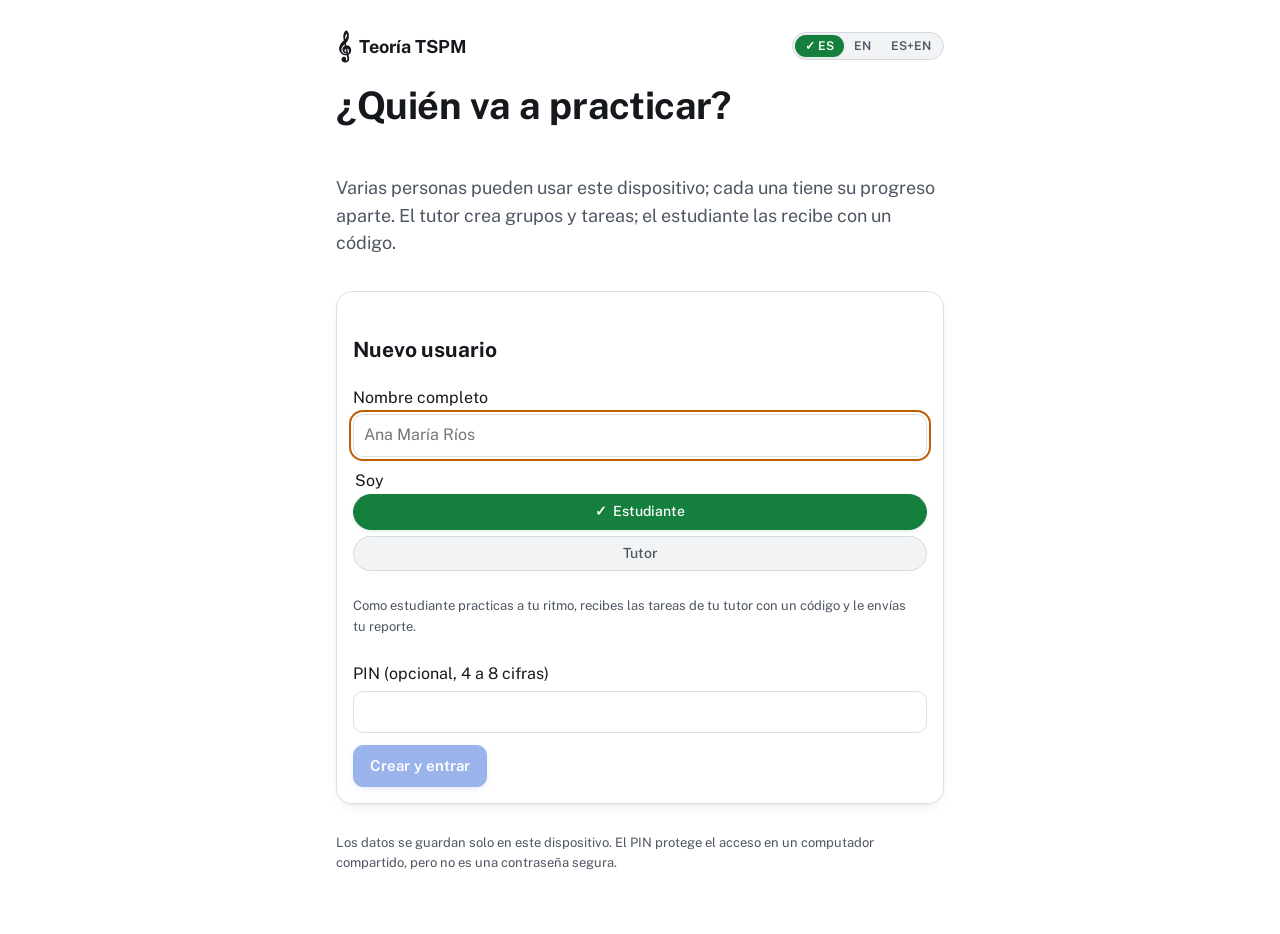
==== index.html @ 9fa59c96 "Add files via upload" ====
<!doctype html>
<html lang="es">
  <head>
    <meta charset="UTF-8" />
    <meta name="viewport" content="width=device-width, initial-scale=1.0, viewport-fit=cover" />
    <meta name="theme-color" content="#FFFFFF" />
    <meta name="description" content="Plataforma autónoma de teoría musical y entrenamiento auditivo · TSPM, Universidad de Caldas" />
    <link rel="manifest" href="./manifest.webmanifest" />
    <link rel="icon" href="./icono.svg" type="image/svg+xml" />
    <link rel="apple-touch-icon" href="./apple-touch-icon.png" />
    <meta name="apple-mobile-web-app-capable" content="yes" />
    <meta name="mobile-web-app-capable" content="yes" />
    <meta name="apple-mobile-web-app-title" content="Teoría TSPM" />
    <meta name="apple-mobile-web-app-status-bar-style" content="default" />
    <title>Teoría musical TSPM</title>
    <link rel="preconnect" href="https://fonts.googleapis.com" />
    <link rel="stylesheet" href="https://fonts.googleapis.com/css2?family=Spectral:ital,wght@0,400;0,600;1,400&family=Public+Sans:wght@400;500;600;700&family=JetBrains+Mono:wght@400;600&display=swap" />
    <script type="module" crossorigin src="./assets/index-DQoNOdSw.js"></script>
    <link rel="stylesheet" crossorigin href="./assets/index-BvbtnxAD.css">
  </head>
  <body>
    <div id="root"></div>
  </body>
</html>
---- assets/index-BvbtnxAD.css ----
:root{--papel: #FFFFFF;--tinta: #15181D;--tinta-2: #4E5663;--regla: #DCE0E6;--regla-2: #F0F2F5;--azul: #1F4FD1;--naranja: #C25E00;--rojo: #C8102E;--purpura: #6B3FA0;--verde: #0F7C7A;--exito: #2E7D32;--acento: #C25E00;--panel: #F8F9FB;--sel: #FFF3E3;--f-display: "Spectral", Georgia, serif;--f-body: "Public Sans", "Helvetica Neue", Arial, sans-serif;--f-mono: "JetBrains Mono", ui-monospace, Menlo, monospace;color-scheme:light}*{box-sizing:border-box}html,body{margin:0}body{background:var(--papel);color:var(--tinta);font:16px/1.55 var(--f-body);-webkit-font-smoothing:antialiased}button{font:inherit;color:inherit}:focus-visible{outline:2px solid var(--acento);outline-offset:2px}@media(prefers-reduced-motion:reduce){*{animation:none!important;transition:none!important}}.saltar{position:absolute;left:-999px}.saltar:focus{left:16px;top:8px;background:var(--papel);padding:6px 10px;z-index:9}.sr{position:absolute;width:1px;height:1px;overflow:hidden;clip:rect(0 0 0 0)}.barra{position:sticky;top:0;z-index:5;display:flex;flex-wrap:wrap;gap:8px 20px;align-items:center;justify-content:space-between;padding:10px max(16px,env(safe-area-inset-right)) 10px max(16px,env(safe-area-inset-left));background:color-mix(in srgb,var(--papel) 92%,transparent);-webkit-backdrop-filter:blur(6px);backdrop-filter:blur(6px);border-bottom:1px solid var(--regla)}.marca{display:flex;align-items:center;gap:8px;color:var(--tinta);text-decoration:none;font:500 18px var(--f-display)}.marca-clave{font-size:26px;line-height:1}.barra nav{display:flex;flex-wrap:wrap;gap:4px}.barra nav a{color:var(--tinta-2);text-decoration:none;padding:6px 10px;border-radius:6px;font-weight:500;font-size:15px}.barra nav a[aria-current=page]{color:var(--tinta);background:var(--regla-2)}.contenido{max-width:1080px;margin:0 auto;padding:24px max(16px,env(safe-area-inset-right)) 48px max(16px,env(safe-area-inset-left))}.pie{text-align:center;color:var(--tinta-2);font-size:12px;padding:24px 16px 40px;border-top:1px solid var(--regla)}h1{font:600 clamp(28px,4vw,40px)/1.12 var(--f-display);margin:8px 0 12px;text-wrap:balance}h2{font:600 22px/1.25 var(--f-display);margin:28px 0 10px;text-wrap:balance}h3{font:600 16px/1.3 var(--f-body);margin:0 0 6px}p,li{max-width:70ch}.eyebrow{font:600 11px/1.3 var(--f-mono);letter-spacing:.12em;text-transform:uppercase;color:var(--tinta-2)}.tenue{color:var(--tinta-2)}.chico{font-size:13px}.grande{font-size:19px;line-height:1.5}.lede{font-size:18px;color:var(--tinta-2);max-width:62ch}.btn{display:inline-flex;align-items:center;gap:6px;border:1px solid var(--regla);background:var(--papel);border-radius:8px;padding:8px 14px;cursor:pointer;font-weight:500;font-size:15px}.btn:hover:not(:disabled){border-color:var(--tinta-2)}.btn:disabled{opacity:.45;cursor:default}.btn-primario{background:var(--tinta);color:var(--papel);border-color:var(--tinta)}.btn-primario:hover:not(:disabled){background:color-mix(in srgb,var(--tinta) 85%,var(--acento))}.btn-grande{padding:12px 20px;font-size:16px}.btn-chico{padding:5px 10px;font-size:14px;border-radius:6px}.btn-texto{border:none;background:none;color:var(--azul);padding:4px 0;text-decoration:underline;text-underline-offset:3px}.btn-sonido{border-color:var(--acento);color:var(--acento)}.chip{border:1px solid var(--regla);background:var(--papel);border-radius:999px;padding:6px 13px;cursor:pointer;font-size:14px}.chip[aria-pressed=true],.chip[aria-selected=true],.chip[aria-checked=true]{background:var(--tinta);color:var(--papel);border-color:var(--tinta)}select,input[type=range],.area{font:inherit;color:var(--tinta);background:var(--papel);border:1px solid var(--regla);border-radius:6px;padding:6px 8px}.area{width:100%;max-width:70ch;display:block;margin:6px 0}.etiqueta{display:inline-block;font:600 11px var(--f-mono);letter-spacing:.08em;text-transform:uppercase;color:var(--tinta-2);margin-right:8px}.hero{padding:12px 0 20px;display:grid;gap:6px}.hero-acciones{display:flex;flex-wrap:wrap;gap:12px 18px;align-items:center;margin-top:10px}.cursos{display:flex;flex-wrap:wrap;gap:8px;margin:8px 0}.dominio h2{border-bottom:1px solid var(--regla);padding-bottom:6px}.nodos{list-style:none;padding:0;margin:0;display:grid;grid-template-columns:repeat(auto-fill,minmax(240px,1fr));gap:12px}.nodo{border:1px solid var(--regla);border-radius:10px;padding:14px;display:grid;gap:6px;align-content:start;min-width:0;background:var(--papel)}.nodo h3{font-size:15px}.nodo.est-bloqueado{background:var(--regla-2)}.nodo.est-bloqueado h3{color:var(--tinta-2)}.nodo-cab{display:flex;justify-content:space-between;align-items:center;gap:8px}.nodo-id{font:600 13px var(--f-mono)}.nodo-req{font-size:12px;margin:0}.nodo-acciones{display:flex;gap:8px;align-items:center;flex-wrap:wrap}.pill{font:600 11px var(--f-mono);border-radius:999px;padding:2px 8px;border:1px solid currentColor}.pill-bloqueado{color:var(--tinta-2)}.pill-disponible{color:var(--azul)}.pill-en_curso{color:var(--naranja)}.pill-dominado{color:var(--exito)}.pill-por_repasar{color:var(--purpura)}.medidor{height:4px;background:var(--regla-2);border-radius:2px;overflow:hidden}.medidor span{display:block;height:100%;background:var(--exito)}.leccion-cabecera{display:grid;gap:4px}.leccion-pasos{display:flex;flex-wrap:wrap;gap:6px;margin:6px 0 18px}.paso-punto{width:22px;height:8px;border-radius:4px;border:none;background:var(--regla);cursor:pointer;padding:0}.paso-punto.visto{background:var(--tinta-2)}.paso-punto.actual{background:var(--acento);width:34px}.paso{display:grid;gap:12px;min-height:40vh}.leccion-pie{display:flex;justify-content:space-between;gap:12px;margin-top:28px;padding-top:16px;border-top:1px solid var(--regla)}.revelacion{border-left:3px solid var(--acento);padding:8px 14px;background:var(--sel);border-radius:0 8px 8px 0}.capas{display:grid;gap:14px}.capa{border-top:1px solid var(--regla);padding-top:12px}.capa-3{background:var(--panel);border:1px solid var(--regla);border-radius:10px;padding:14px}.tabla-scroll{overflow-x:auto}.tabla{border-collapse:collapse;font-size:14px;font-variant-numeric:tabular-nums}.tabla th,.tabla td{border-bottom:1px solid var(--regla);padding:6px 10px;text-align:left;white-space:nowrap}.tabla th{font:600 12px var(--f-mono)}.pasos{border:1px solid var(--regla);border-radius:12px;padding:14px;display:grid;gap:10px;background:var(--papel)}.pasos-escena{min-height:120px;overflow-x:auto}.pasos-texto p{margin:0}.pasos-controles{display:flex;flex-wrap:wrap;gap:8px;align-items:center}.pasos-contador{font:600 13px var(--f-mono);color:var(--tinta-2);font-variant-numeric:tabular-nums}.tarjetas{display:grid;grid-template-columns:repeat(auto-fill,minmax(280px,1fr));gap:12px}.tarjeta-error{border:1px solid var(--regla);border-radius:10px;padding:14px;display:grid;gap:6px;min-width:0}.tarjeta-error .no-es{color:var(--rojo);text-decoration:line-through;text-decoration-thickness:1px;margin:0}.tarjeta-error .si-es{margin:0}.tarjeta-error .si-es p{display:inline;margin:0}.sintesis li{margin-bottom:6px}.aviso{background:var(--sel);padding:10px 14px;border-radius:8px}li.sub{margin-left:18px;list-style:circle}.ejercicio{border:1px solid var(--regla);border-radius:12px;padding:16px;display:grid;gap:12px;background:var(--papel)}.ejercicio-cabecera{display:flex;align-items:center;gap:12px}.barra-progreso{flex:1;height:4px;background:var(--regla-2);border-radius:2px;overflow:hidden}.barra-progreso span{display:block;height:100%;background:var(--acento);transition:width .3s}.consigna{font-size:18px;font-weight:500;margin:0}.ejercicio-escena{overflow-x:auto}.ejercicio-audio,.confianza,.retro-acciones,.explora-fila,.explora-teclas,.construir,.alteraciones,.prefs{display:flex;flex-wrap:wrap;gap:8px;align-items:center}.opciones{display:grid;grid-template-columns:repeat(auto-fit,minmax(170px,1fr));gap:8px}.opcion{text-align:left;border:1.5px solid var(--regla);background:var(--papel);border-radius:10px;padding:12px 14px;font-size:16px;cursor:pointer;display:flex;gap:10px;align-items:center}.opcion:hover:not(:disabled){border-color:var(--tinta)}.opciones-escena{grid-template-columns:repeat(auto-fit,minmax(260px,1fr))}.opciones-escena .opcion svg{flex:1;min-width:0}.pulso-luces{display:flex;gap:10px;justify-content:center;margin:8px 0}.pulso-luz{width:34px;height:34px;border-radius:50%;border:2px solid var(--regla);display:grid;place-items:center;font:600 14px var(--f-mono);color:var(--tinta-2);transition:background .08s}.pulso-luz.fuerte{border-color:var(--tinta)}.pulso-luz.activa{background:var(--acento);color:var(--papel);border-color:var(--acento)}.llenado{height:10px;border-radius:5px;background:var(--regla);overflow:hidden;margin:6px 0}.llenado>span{display:block;height:100%;background:var(--acento);transition:width .15s}.llenado.lleno>span{background:var(--exito)}.paleta{display:flex;flex-wrap:wrap;gap:6px}.paleta .btn{min-width:44px;flex-direction:column;gap:2px;padding:6px 10px;font-size:13px}.paleta svg{display:block}.opcion:disabled{cursor:default}.opcion.correcta{border-color:var(--exito);background:color-mix(in srgb,var(--exito) 10%,var(--papel))}.opcion.elegida{border-color:var(--rojo);background:color-mix(in srgb,var(--rojo) 8%,var(--papel))}.tecla-atajo{font:600 11px var(--f-mono);color:var(--tinta-2);border:1px solid var(--regla);border-radius:4px;padding:1px 5px}.pistas{background:var(--panel);border-radius:8px;padding:10px 14px 10px 32px;margin:0}.retro{border-radius:10px;padding:14px;display:grid;gap:8px}.retro p{margin:0}.retro.ok{background:color-mix(in srgb,var(--exito) 9%,var(--papel));border:1px solid color-mix(in srgb,var(--exito) 45%,transparent)}.retro.mal{background:color-mix(in srgb,var(--rojo) 6%,var(--papel));border:1px solid color-mix(in srgb,var(--rojo) 40%,transparent)}.fin{text-align:left}.sonido{display:inline-flex;flex-wrap:wrap;gap:8px;align-items:center}.sonido-ab{display:inline-flex;gap:6px}.subtitulo-sonido{font:13px var(--f-mono);color:var(--tinta-2)}.explora{border:1px dashed var(--regla);border-radius:12px;padding:14px;display:grid;gap:10px;overflow-x:auto}.explora-lectura{font-size:17px;min-height:1.6em}.explora-tablero{display:grid;grid-template-columns:repeat(3,minmax(0,1fr));gap:8px;max-width:520px}.explora-tablero div{border:1px solid var(--regla);border-radius:8px;padding:8px 10px;display:grid}.explora-tablero b{font:600 22px var(--f-display)}.explora-tablero.compacto{grid-template-columns:1fr 1fr}.explora-tablero.compacto div:last-child{grid-column:1 / -1}.explora-tablero.compacto b{font-size:19px}.teclado{position:relative;height:120px;max-width:520px;width:100%}.tecla{position:absolute;top:0;border:1px solid var(--tinta);cursor:pointer;padding:0}.tecla.blanca{height:100%;background:var(--papel);border-radius:0 0 6px 6px;display:flex;align-items:flex-end;justify-content:center;padding-bottom:6px;font:11px var(--f-mono);color:var(--tinta-2)}.tecla.negra{height:62%;background:var(--tinta);z-index:1;border-radius:0 0 4px 4px}.tablero{display:grid;grid-template-columns:repeat(auto-fit,minmax(180px,1fr));gap:12px}.cifra{border:1px solid var(--regla);border-radius:10px;padding:14px;display:grid;gap:4px}.cifra b{font:600 32px var(--f-display);font-variant-numeric:tabular-nums}.bitacora{list-style:none;padding:0}.bitacora li{padding:6px 0;border-bottom:1px solid var(--regla-2)}.herramienta{display:grid;gap:12px;margin-top:12px}.pulsos{display:flex;gap:10px}.pulsos span{width:22px;height:22px;border-radius:50%;border:2px solid var(--regla)}.pulsos span.activo{background:var(--acento);border-color:var(--acento)}.vacio{max-width:60ch}.opciones-compactas .opcion svg{max-height:110px}@media(max-width:560px){.opciones{grid-template-columns:1fr}.opciones.opciones-compactas{grid-template-columns:1fr 1fr}.leccion-pie .btn{flex:1;justify-content:center}}.explora-deslizador{display:grid;gap:4px;max-width:520px;width:100%}.explora-deslizador input[type=range]{width:100%;accent-color:var(--acento);min-height:32px}.control-ab{display:inline-flex;gap:6px;flex-wrap:wrap}.control-ab .btn[aria-pressed=true]{background:var(--acento);color:var(--papel);border-color:var(--acento)}.entrada-notas,.canto{display:grid;gap:8px}.afinador{display:grid;gap:4px;max-width:420px}.afinador-nota{font:600 28px var(--f-display)}.afinador-barra{position:relative;height:10px;border-radius:5px;background:var(--regla-2);border:1px solid var(--regla)}.afinador-barra:after{content:"";position:absolute;left:50%;top:-3px;bottom:-3px;width:2px;background:var(--tinta-2)}.afinador-barra span{position:absolute;top:0;width:10px;height:10px;border-radius:50%;transform:translate(-50%);transition:left .05s linear}.usuario{display:flex;align-items:center;gap:6px;font-size:14px;flex-wrap:wrap}.usuario-nombre{font-weight:600;max-width:18ch;overflow:hidden;text-overflow:ellipsis;white-space:nowrap}.pill-rol-tutor{background:var(--acento);color:var(--papel)}.pill-rol-estudiante{background:var(--regla-2);color:var(--tinta)}.ficha-boton .pill{margin-left:6px}.bienvenida{max-width:640px;margin:0 auto;display:grid;gap:16px;padding-top:32px}.fichas{list-style:none;padding:0;margin:0;display:grid;gap:8px}.ficha{border:1px solid var(--regla);border-radius:10px;padding:8px;display:grid;gap:8px}.ficha-boton{all:unset;cursor:pointer;display:flex;gap:12px;align-items:center;padding:4px;border-radius:8px}.ficha-boton:focus-visible{outline:2px solid var(--acento);outline-offset:2px}.ficha-inicial{width:40px;height:40px;border-radius:50%;display:grid;place-items:center;background:var(--regla-2);font:600 18px var(--f-display);flex:none}.tarjeta-form{border:1px solid var(--regla);border-radius:12px;padding:16px;display:grid;gap:12px;max-width:70ch}.tarjeta-form label{display:grid;gap:4px}.tarjeta-form fieldset{border:0;padding:0;margin:0;display:grid;gap:6px}.campo{font:inherit;padding:8px 10px;border:1px solid var(--regla);border-radius:8px;background:var(--papel);color:var(--tinta);min-width:0;max-width:100%}.campo-corto{width:6em}.codigo{font:12px var(--f-mono);word-break:break-all}.copiable{display:grid;gap:6px;max-width:70ch}.copiable .btn{justify-self:start}.selector-nodos{display:flex;flex-wrap:wrap;gap:6px;max-height:260px;overflow-y:auto;padding:2px}.selector-nodos .chip{text-align:left}.lista-tareas{display:grid;gap:6px;padding-left:18px}.pill-tarea-pendiente{background:var(--acento);color:var(--papel)}.pill-tarea-entregada{background:var(--exito);color:var(--papel)}.pill-tarea-vencida{background:var(--regla-2);color:var(--tinta-2)}.grupo{display:grid;gap:12px}.celda-bien{color:var(--exito);font-weight:600}.celda-mal{color:var(--rojo);font-weight:600}.medidor-tabla{display:inline-block;width:70px;vertical-align:middle}.detalle{border-left:3px solid var(--acento);padding:4px 12px;display:grid;gap:4px}@media(max-width:600px){.usuario-nombre{max-width:12ch}.tabla th,.tabla td{padding:6px}}@media(max-width:600px){.barra{position:static}}.pasos-barra{display:flex;gap:4px}.pasos-barra span{flex:1;height:4px;border-radius:2px;background:var(--regla-2);overflow:hidden}.pasos-barra span.lleno{background:var(--acento)}.pasos-barra span i{display:block;height:100%;width:0;background:var(--acento);animation:llenar linear forwards}@keyframes llenar{to{width:100%}}.pasos-escena,.pasos-texto{animation:entra .45s ease-out both}.pasos-texto{animation-delay:.12s;font-size:17px}@keyframes entra{0%{opacity:0;transform:translateY(8px)}to{opacity:1;transform:none}}.pg-aparece{animation:aparece .4s ease-out both}@keyframes aparece{0%{opacity:0;transform:translateY(-6px)}to{opacity:1;transform:none}}.pg-resalta{animation:latido 1.4s ease-in-out .3s 3}.pg-aparece.pg-resalta{animation-name:aparece,latido;animation-duration:.4s,1.4s;animation-iteration-count:1,3;animation-fill-mode:both,none}@keyframes latido{50%{opacity:.45}}svg .pg-aparece,svg .pg-resalta{transform-box:fill-box;transform-origin:center}@media(prefers-reduced-motion:reduce){.pg-aparece,.pg-resalta,.pasos-escena,.pasos-texto{animation:none!important}.pasos-barra span i{animation:none;width:100%}}.antes{display:grid;gap:12px;border:1px solid var(--regla);border-radius:14px;padding:16px;background:var(--panel)}.antes h2{margin:0}.teclado-entrada{display:grid;gap:6px;max-width:520px}.teclado-entrada .explora-fila{flex-wrap:nowrap;justify-content:space-between}.teclado-entrada .explora-fila .tenue{text-align:center;flex:1}.video{border:1px solid var(--regla);border-radius:14px;background:var(--papel);display:grid;gap:10px;padding:14px 14px 10px;outline:none;box-shadow:0 1px 0 var(--regla-2),0 8px 24px -18px #15181d59}.video:focus-visible{box-shadow:0 0 0 2px var(--acento)}.video-cab{display:flex;justify-content:space-between;align-items:baseline;gap:8px}.video-cap{font:600 12px var(--f-mono);color:var(--tinta-2);font-variant-numeric:tabular-nums}.video-escena{display:grid;gap:10px;justify-items:center;min-height:150px;align-content:center;animation:entra .45s ease-out both}.video-pentagrama{position:relative;max-width:100%;overflow-x:auto}.video-pentagrama svg{display:block}.video-cursor{position:absolute;top:6%;bottom:6%;width:2px;margin-left:-1px;background:var(--acento);border-radius:1px;opacity:.55;transition:left .18s ease-out;pointer-events:none}.video-sin-escena{display:grid;place-items:center;height:130px;width:100%}.video-onda{font:64px var(--f-display);color:var(--regla);transition:color .2s,transform .2s}.video-onda.sonando{color:var(--acento);transform:scale(1.08)}.video-teclado{width:100%;max-width:420px}.video-teclado .teclado{height:64px;max-width:none}.video-teclado .tecla.blanca span{display:none}.video-teclado .tecla{transition:background .12s}.video-subs{min-height:3.4em;text-align:center;display:grid;gap:4px;align-content:center;padding:6px 4px;border-top:1px solid var(--regla-2)}.video-subs p{margin:0;font:400 19px/1.4 var(--f-display);color:var(--tinta);text-wrap:balance}.video-subs .sub-en{font:italic 400 16px/1.4 var(--f-display);color:var(--tinta-2)}.video-subs span{color:color-mix(in srgb,var(--tinta) 38%,var(--papel));transition:color .25s}.video-subs span.dicha{color:var(--tinta)}.video-subs .sub-en span.dicha{color:var(--tinta-2)}.video-tiempo{display:flex;gap:3px;height:14px;align-items:center;cursor:pointer}.video-tramo{height:4px;background:var(--regla-2);border-radius:2px;overflow:hidden;transition:height .15s}.video-tiempo:hover .video-tramo{height:7px}.video-tramo i{display:block;height:100%;background:var(--acento)}.video-controles{display:flex;flex-wrap:wrap;gap:6px;align-items:center}.video-controles .btn{min-width:36px}.video-play{min-width:48px!important}.video-reloj{font:600 12px var(--f-mono);color:var(--tinta-2);font-variant-numeric:tabular-nums;margin-left:2px}.video-sep{flex:1}.video.lleno{border:0;border-radius:0;padding:4vh 6vw;align-content:center;grid-template-rows:auto 1fr auto auto auto}.video.lleno .video-subs p{font-size:clamp(22px,2.6vw,34px)}.video.lleno .video-subs .sub-en{font-size:clamp(18px,2vw,26px)}.video.lleno .video-teclado{max-width:640px}.video.lleno .video-teclado .teclado{height:96px}@media(max-width:600px){.video{padding:10px 10px 8px}.video-subs p{font-size:17px}.video-sep{display:none}}@media(prefers-reduced-motion:reduce){.video-escena{animation:none}.video-cursor{transition:none}}.grabacion{width:1280px;height:720px;background:var(--papel);overflow:hidden;display:grid;place-items:stretch;box-sizing:border-box}.grab-portada{display:grid;align-content:center;justify-items:start;gap:14px;padding:0 120px;animation:entra .6s ease-out both}.grab-portada h1{font:600 64px/1.05 var(--f-display);margin:0;max-width:18ch}.grab-nodo{font-size:22px;color:var(--tinta-2);margin:0}.grab-marca{margin-top:40px;font:600 14px var(--f-mono);letter-spacing:.08em;text-transform:uppercase;color:var(--tinta-2)}.grab-marca span{color:var(--acento);font-size:22px;margin-right:6px}.grab-cuerpo{display:grid;grid-template-rows:auto 1fr;gap:10px;padding:28px 56px 26px}.grab-cab{display:flex;justify-content:space-between;align-items:baseline;border-bottom:1px solid var(--regla);padding-bottom:8px}.grab-titulo{font:600 24px var(--f-display)}.video.grabando{border:0;box-shadow:none;padding:0;align-content:center;grid-template-rows:auto 1fr auto}.video.grabando .video-escena{min-height:0;align-content:center;gap:22px}.video.grabando .video-teclado{max-width:620px}.video.grabando .video-teclado .teclado{height:92px}.video.grabando .video-tiempo{height:6px;cursor:default}.video.grabando .video-cab{display:none}.video.grabando .video-onda{font-size:120px}.grab-cuerpo>.video.grabando{height:100%;min-height:0}.video.grabando .video-escena{height:100%}.video-tecnico{width:100%;max-width:680px}.vista-tecnica{width:100%;height:auto;display:block}.vista-tecnica text{font-family:var(--f-mono);fill:var(--tinta-2)}.vista-tecnica .vt-chico{font-size:11px}.vista-tecnica .vt-letra{font:700 16px var(--f-mono)}.vista-tecnica polyline{transition:stroke .2s,opacity .2s}.video.grabando{grid-template-rows:1fr auto}.video.grabando .video-tecnico{max-width:900px}.leccion-indice ol{list-style:none;margin:4px 0 10px;display:grid;gap:2px;max-height:50vh;overflow:auto;border:1px solid var(--regla);border-radius:10px;padding:6px}.leccion-indice button[aria-current=step]{font-weight:700;color:var(--acento)}.leccion-pie{gap:8px;flex-wrap:wrap}.cuaderno-lista{list-style:none;padding:0;margin:0;display:grid;grid-template-columns:repeat(auto-fill,minmax(220px,1fr));gap:8px}.cuaderno-tarjeta{all:unset;cursor:pointer;display:grid;gap:2px;border:1px solid var(--regla);border-radius:10px;padding:10px 12px;width:100%;box-sizing:border-box}.cuaderno-tarjeta:hover,.cuaderno-tarjeta:focus-visible{border-color:var(--acento)}.cuaderno-partes{display:grid;gap:10px;overflow-x:auto}.cuaderno-parte svg{display:block}.cuaderno-reproductor{border:1px solid var(--regla);border-radius:14px;padding:14px;display:grid;gap:12px;background:var(--papel)}.cuaderno-ficha{display:grid;gap:12px}.tratado{max-width:72ch;display:grid;gap:10px}.tratado h3{margin:18px 0 2px;font:600 18px var(--f-display)}.tratado-parrafo{margin:0;line-height:1.65}.tratado-indice{columns:2 280px;padding-left:0;list-style:none}.enlace-ejemplo{all:unset;cursor:pointer;color:var(--acento);font-weight:600;text-decoration:underline;text-underline-offset:2px}.plan-semanas{list-style:none;padding:0;display:grid;gap:12px}.plan-semana{border:1px solid var(--regla);border-radius:12px;padding:12px 14px;display:grid;gap:6px}.plan-semana h2{margin:0;font-size:20px}.chip-hecho{border-color:var(--exito)}.recursos-tema{display:flex;flex-wrap:wrap;gap:4px 8px;align-items:center;border-left:3px solid var(--acento);padding:4px 10px;margin:4px 0 10px}.recursos-curso{margin:6px 0 4px}.recursos-grid{display:grid;grid-template-columns:repeat(auto-fill,minmax(240px,1fr));gap:10px}.recurso{all:unset;cursor:pointer;border:1px solid var(--regla);border-radius:12px;padding:14px;display:grid;gap:4px;color:var(--tinta)}.recurso b{font:600 18px var(--f-display)}.recurso span{color:var(--tinta-2);font-size:14px}.recurso:hover,.recurso:focus-visible{border-color:var(--acento)}.grab-cuaderno{display:grid;align-content:center;gap:28px;min-height:0}.grab-cuaderno .cuaderno-partes{display:grid;gap:10px;justify-items:center}.grab-cuaderno-texto{font-size:26px;line-height:1.35;color:var(--tinta);margin:0 auto;max-width:40ch;text-align:center;min-height:3em}.entrenador-combis{list-style:none;padding:0;display:grid;gap:4px}.entrenador-combis li{display:flex;justify-content:space-between;align-items:center;gap:8px;flex-wrap:wrap}.entrenador-escalera{display:grid;gap:8px;margin:12px 0}.entrenador-escalera p{margin:0}.escalera{display:flex;flex-wrap:wrap;gap:6px;list-style:none;padding:0;margin:0}.escalera li{border:1px dashed var(--regla);border-radius:999px;padding:4px 11px;font-size:13px;color:var(--tinta-2)}.escalera li.activa{border-style:solid;border-color:var(--tinta);color:var(--tinta);background:color-mix(in srgb,var(--acento) 8%,var(--papel))}.entrenador-config{max-width:none;margin:12px 0}.entrenador-opcion{display:grid;gap:6px}.entrenador-tamano{border-top:1px solid var(--regla);padding-top:10px}.entrenador-tamano b{font-size:22px;font-family:var(--f-display)}.entrenador-sesion{border:1px solid var(--regla);border-radius:12px;padding:16px;display:grid;gap:14px;margin:14px 0;min-width:0}.entrenador-respuesta{display:grid;gap:10px;min-width:0}.entrenador-respuesta .pentagrama,.entrenador-sesion svg{max-width:100%}.rejilla{display:grid;gap:6px;max-width:520px}.rejilla .celda{aspect-ratio:1;min-height:38px;border:1px solid var(--regla);border-radius:8px;background:var(--papel);font-size:20px;cursor:pointer;color:var(--tinta-2)}.rejilla .celda.pulso{border-left:3px solid var(--tinta-2)}.rejilla .celda.on{background:var(--tinta);color:var(--papel);border-color:var(--tinta)}.secuencia{gap:6px}.ranura{min-width:52px;min-height:40px;border:1px solid var(--regla);border-radius:8px;background:var(--papel);font:600 15px var(--f-mono);cursor:pointer}.ranura.actual{border:2px solid var(--acento)}.ranura:disabled{color:var(--tinta-2);background:color-mix(in srgb,var(--tinta) 4%,var(--papel));cursor:default}.chip-ritmo{padding:2px 8px;border-radius:10px}.chip-ritmo svg{display:block}.entrenador-aviso{font-weight:600;color:var(--exito)}.barras{list-style:none;padding:0;display:grid;gap:6px;max-width:560px}.barras li{display:grid;grid-template-columns:minmax(90px,11em) 1fr auto;gap:10px;align-items:center;font-size:14px}.barras .barra{height:8px;border-radius:4px;background:color-mix(in srgb,var(--tinta) 8%,var(--papel));overflow:hidden}.barras .barra span{display:block;height:100%;background:var(--acento)}.entrenador-sesion .teclado,.entrenador-sesion [class*=teclado]{max-width:420px}.cuaderno-oculta{border:1px dashed var(--regla);border-radius:10px;padding:26px 16px;text-align:center;color:var(--tinta-2)}.cuaderno-oculta p{margin:0}.protocolo-pasos{display:grid;gap:6px;padding-left:22px;max-width:70ch}.bancos{list-style:none;padding:0;display:grid;gap:10px;grid-template-columns:repeat(auto-fill,minmax(260px,1fr))}.bancos .recurso{cursor:default}.marca-curso{display:block;font:600 10px var(--f-mono);letter-spacing:.06em;text-transform:uppercase;color:var(--tinta-2)}.casilla{display:flex!important;grid-template-columns:none;align-items:center;gap:8px}.tecla-letra{position:absolute;top:4px;left:50%;transform:translate(-50%);font:600 10px var(--f-mono);color:var(--tinta-2);background:none;border:0;padding:0;pointer-events:none}.tecla.negra .tecla-letra{color:var(--papel);top:auto;bottom:4px}.tecla.negra{padding:0}.teclado-ayuda kbd,.herramienta kbd{font:600 11px var(--f-mono);border:1px solid var(--regla);border-radius:4px;padding:0 4px}.tocar-espacio{display:grid;gap:8px}.pad-ritmo{min-height:72px;border:2px dashed var(--regla);border-radius:12px;background:var(--papel);font:600 15px var(--f-sans, inherit);color:var(--tinta-2);touch-action:manipulation}.pad-ritmo.activo{border-color:var(--acento);color:var(--tinta)}.pad-ritmo:active{background:color-mix(in srgb,var(--acento) 15%,var(--papel))}.idioma-tarjeta{display:grid;grid-template-columns:auto 1fr;gap:10px 24px;align-items:start;border:1px solid var(--regla);border-left:4px solid var(--tinta);border-radius:8px;padding:12px 16px;margin:6px 0 14px;background:var(--papel)}.idioma-ops{display:flex;flex-wrap:wrap;gap:6px;margin-top:6px}.idioma-nota p{margin:0 0 4px;font-size:14px;line-height:1.45}.tx-en{display:block;font-size:.82em;font-weight:400;opacity:.72;font-style:italic}@media(max-width:640px){.idioma-tarjeta{grid-template-columns:1fr}}.taller-modos{display:flex;flex-wrap:wrap;gap:6px;margin-top:8px}.taller-puntos{display:inline-flex;gap:2px;margin-left:6px;vertical-align:middle}.taller-puntos i{width:6px;height:6px;border-radius:50%;border:1px solid currentColor;opacity:.6}.taller-puntos i.si{background:currentColor;opacity:1}.taller-etapas{display:grid;grid-template-columns:repeat(auto-fill,minmax(170px,1fr));gap:12px;margin:16px 0}.taller-etapa{border:1px solid var(--regla);border-radius:8px;padding:12px;display:flex;flex-direction:column;gap:6px;background:var(--papel)}.taller-etapa b{font-size:18px}.taller-etapa.hecha{border-color:var(--exito)}.taller-etapa .btn{align-self:flex-start;margin-top:auto}.taller-otros{display:flex;gap:10px}.taller-sesion{max-width:760px;margin:0 auto}.taller-cab{display:flex;align-items:center;gap:12px;margin-bottom:10px}.taller-progreso{flex:1;height:8px;border-radius:4px;background:var(--regla);overflow:hidden}.taller-progreso span{display:block;height:100%;background:var(--exito);transition:width .3s}.taller-consigna{text-align:center;margin:14px 0 6px}.taller-escuchar{display:flex;justify-content:center;margin-bottom:6px}.taller-pentagrama{display:flex;justify-content:center;overflow-x:auto;margin:8px 0}.taller-escrito{min-height:70px;align-items:center;border:1px dashed var(--regla);border-radius:8px;padding:6px}.taller-pad{display:flex;flex-direction:column;align-items:center;justify-content:center;gap:4px;width:min(100%,320px);min-height:130px;margin:12px auto;border:1px solid var(--regla);border-radius:12px;background:var(--fondo-2, #f1f1f1);color:var(--tinta);cursor:pointer;-webkit-user-select:none;user-select:none;touch-action:manipulation;font:inherit}.taller-pad:focus-visible{outline:3px solid var(--acento);outline-offset:2px}.taller-pad-grande{font-size:40px;line-height:1}.taller-pad.fase-toca{background:var(--papel);border-color:var(--acento);box-shadow:0 0 0 3px color-mix(in srgb,var(--acento) 25%,transparent)}.taller-pad.fase-bien{border-color:var(--exito)}.taller-pad:active{transform:scale(.98)}.taller-paleta{display:flex;flex-wrap:wrap;gap:6px;justify-content:center;margin:8px 0}.taller-fig{min-width:44px;min-height:40px;padding:2px 6px}.taller-intro{border:1px solid var(--regla);border-radius:10px;padding:14px 16px;margin:10px 0}.hoy-lista{list-style:none;padding:0;margin:16px 0;display:grid;gap:10px}.hoy-paso{display:grid;grid-template-columns:36px 1fr auto;gap:12px;align-items:center;border:1px solid var(--regla);border-radius:10px;padding:12px 14px;background:var(--papel)}.hoy-paso.hecho{border-color:var(--exito);opacity:.8}.hoy-num{font-size:22px;text-align:center}.hoy-texto p{margin:4px 0 0}@media(max-width:560px){.hoy-paso{grid-template-columns:28px 1fr}.hoy-paso .btn{grid-column:2}}.taller-entrada{display:flex;flex-wrap:wrap;gap:8px;align-items:center;justify-content:center;margin:4px 0 8px}.medidor-mic{display:inline-block;width:90px;height:8px;border-radius:4px;background:var(--regla);overflow:hidden;vertical-align:middle}.medidor-mic span{display:block;height:100%;background:var(--exito);transition:width .08s}.canal-barra{display:block;width:72px;height:6px;border-radius:3px;background:var(--regla);overflow:hidden;margin-bottom:2px}.canal-barra span{display:block;height:100%}.tabla-canales td,.tabla-canales th{white-space:nowrap}.tabla-canales td:first-child{white-space:normal;min-width:180px}.pill-estado-retenida{border-color:var(--exito);color:var(--exito)}.pill-estado-independiente{border-color:var(--azul);color:var(--azul)}.pill-estado-por_repasar{border-color:var(--naranja);color:var(--naranja)}.entrenador-resumen{border-left:4px solid var(--acento);background:var(--papel);padding:8px 12px;margin:10px 0;border-radius:4px}.pill-estado-aplicada{border-color:var(--exito);background:var(--exito);color:var(--papel)}:root{--azul: #2458D3;--azul-suave: #EEF3FF;--azul-borde: #CFDCFB;--marco: #F3F6FC;--marco-borde: #DDE5F3;--radio: 16px;--radio-chico: 10px;--sombra: 0 1px 2px rgba(21, 24, 29, .05), 0 6px 18px -10px rgba(21, 24, 29, .18);--sombra-alta: 0 2px 4px rgba(21, 24, 29, .06), 0 14px 32px -14px rgba(21, 24, 29, .28);--f-display: "Public Sans", "Helvetica Neue", Arial, sans-serif}h1{font:700 clamp(28px,4vw,38px)/1.15 var(--f-display);letter-spacing:-.01em}h2{font:700 21px/1.3 var(--f-display);letter-spacing:-.005em}.eyebrow{color:var(--azul)}.barra{background:#fffffff0;box-shadow:0 1px 0 var(--regla);border-bottom:none}.marca{font:700 18px var(--f-body)}.marca-curso{display:inline-block;margin-left:10px;padding:3px 10px;border-radius:999px;background:var(--azul-suave);color:var(--azul);font:600 12px var(--f-body);vertical-align:middle}.barra nav a{border-radius:999px;padding:7px 13px;transition:background .15s,color .15s}.barra nav a:hover{background:var(--regla-2);color:var(--tinta)}.barra nav a[aria-current=page]{background:var(--azul-suave);color:var(--azul)}.curso-activo{display:flex;gap:8px;align-items:center}.campo-chico{padding:6px 10px;border-radius:var(--radio-chico);font-size:14px}.btn{min-height:40px;padding:8px 16px;border-radius:var(--radio-chico);border:1px solid var(--regla);background:#fff;font-weight:600;font-size:15px;color:var(--tinta);transition:background .15s,border-color .15s,box-shadow .15s,transform .08s;box-shadow:0 1px 1px #15181d0a}.btn:hover:not(:disabled){border-color:var(--azul-borde);background:var(--azul-suave);color:var(--azul)}.btn:active:not(:disabled){transform:translateY(1px)}.btn-primario{background:var(--azul);border-color:var(--azul);color:#fff;box-shadow:0 2px 6px -2px #2458d373}.btn-primario:hover:not(:disabled){background:#1c47b0;border-color:#1c47b0;color:#fff}.btn-grande{min-height:48px;padding:12px 22px;font-size:16px;border-radius:12px}.btn-chico{min-height:34px;padding:5px 12px;font-size:14px;border-radius:9px}.btn-texto{min-height:0;border:none;background:none;box-shadow:none;color:var(--azul);padding:4px 2px;text-decoration:none;font-weight:600}.btn-texto:hover:not(:disabled){background:none;text-decoration:underline;text-underline-offset:3px}.btn-sonido{border-color:color-mix(in srgb,var(--acento) 55%,transparent);color:var(--acento);background:color-mix(in srgb,var(--acento) 7%,#fff)}.btn-sonido:hover:not(:disabled){background:color-mix(in srgb,var(--acento) 14%,#fff);color:var(--acento);border-color:var(--acento)}.chip{min-height:34px;border-radius:999px;padding:6px 14px;font-weight:500;transition:background .15s,border-color .15s}.chip:hover{border-color:var(--azul-borde);background:var(--azul-suave)}.chip[aria-pressed=true],.chip[aria-selected=true],.chip[aria-checked=true]{background:var(--azul);border-color:var(--azul);color:#fff}select,.campo{border-radius:var(--radio-chico)}.nodo,.ejercicio,.tarjeta-error,.tarjeta-form,.antes,.capa-3,.explora,.pasos,.retro,.hoy-paso,.ficha-boton{border-radius:var(--radio)}.nodo{border-color:var(--regla);box-shadow:var(--sombra);padding:16px;transition:box-shadow .2s,transform .2s}.nodo:hover{box-shadow:var(--sombra-alta);transform:translateY(-2px)}.nodo.est-bloqueado{background:#fafbfc;box-shadow:none}.dominio h2{border-bottom:none;padding-bottom:0}.ejercicio{box-shadow:var(--sombra);padding:20px;border-color:var(--regla)}.antes{background:var(--marco);border-color:var(--marco-borde)}.explora{border:1px solid var(--marco-borde);background:var(--marco)}.tarjeta-error,.tarjeta-form{box-shadow:var(--sombra)}.capa{border-top:none;background:#fff;border:1px solid var(--regla);border-radius:var(--radio);padding:16px 18px;box-shadow:var(--sombra)}.capa-3{background:var(--marco);border-color:var(--marco-borde)}.revelacion{border-left:none;border-radius:var(--radio);background:#fff6ea;border:1px solid #F6DDBB;padding:12px 16px}.aviso{border-radius:var(--radio-chico);border:1px solid #F6DDBB}.sintesis{background:var(--azul-suave);border:1px solid var(--azul-borde);border-radius:var(--radio);padding:14px 18px 14px 36px}.opcion{border-radius:12px;border-width:1.5px;transition:border-color .15s,background .15s,box-shadow .15s}.opcion:hover:not(:disabled){border-color:var(--azul);background:var(--azul-suave)}.paso>svg,.capa>svg,.ejercicio-escena,.leccion .paso .pentagrama-marco{background:#fff}.paso>svg,.capa>svg{display:block;max-width:100%;height:auto;box-sizing:content-box;padding:14px 18px;border:1px solid var(--marco-borde);border-radius:var(--radio);background:var(--marco)}.ejercicio-escena{padding:12px 14px;border:1px solid var(--marco-borde);border-radius:var(--radio);background:var(--marco)}.video{border:1px solid var(--marco-borde);border-radius:20px;background:var(--marco);box-shadow:var(--sombra);padding:16px 16px 12px}.video-escena{background:#fff;border:1px solid var(--marco-borde);border-radius:var(--radio);padding:14px;position:relative}.video-subs{border-top:none;background:#fff;border-radius:12px;border:1px solid var(--marco-borde)}.video-tiempo{border-radius:999px}.video-controles .btn{min-height:36px}.video-portada{position:absolute;top:0;right:0;bottom:0;left:0;z-index:2;display:grid;place-content:center;justify-items:center;gap:10px;border:none;border-radius:var(--radio);background:#f3f6fcd1;-webkit-backdrop-filter:blur(2px);backdrop-filter:blur(2px);cursor:pointer;font:600 16px var(--f-body);color:var(--tinta)}.video-portada-boton{width:72px;height:72px;border-radius:50%;display:grid;place-items:center;background:var(--azul);color:#fff;font-size:28px;padding-left:5px;box-shadow:0 8px 20px -6px #2458d399;transition:transform .15s}.video-portada:hover .video-portada-boton{transform:scale(1.06)}.inscripcion{display:grid;gap:8px}.tarjetas-curso{display:grid;grid-template-columns:repeat(auto-fill,minmax(260px,1fr));gap:18px;margin-top:12px}.tarjeta-curso{display:grid;gap:8px;align-content:start;background:#fff;border:1px solid var(--regla);border-radius:20px;padding:22px;box-shadow:var(--sombra);transition:box-shadow .2s,transform .2s}.tarjeta-curso:hover{box-shadow:var(--sombra-alta);transform:translateY(-3px)}.tarjeta-curso h2{margin:6px 0 0;font-size:19px}.tarjeta-curso p{margin:0}.tarjeta-curso .btn{justify-self:start;margin-top:8px}.tarjeta-curso-icono{width:56px;height:56px;border-radius:16px;display:grid;place-items:center;background:color-mix(in srgb,var(--curso) 14%,#fff);color:var(--curso);font:800 11px var(--f-mono);letter-spacing:.04em;text-align:center}.hero{padding:18px 0 22px}a.btn{text-decoration:none}.idioma-barra{display:inline-flex;border:1px solid var(--regla);border-radius:999px;padding:2px;background:#fff}.idioma-op{border:none;background:none;border-radius:999px;padding:4px 10px;font:600 12px var(--f-body);color:var(--tinta-2);cursor:pointer}.idioma-op[aria-checked=true]{background:var(--azul);color:#fff}.bienvenida-cab{display:flex;justify-content:space-between;align-items:center;gap:12px;flex-wrap:wrap}.video.grabando .video-subs{min-height:4.2em;background:#fff}.video.grabando .video-subs p{font:500 26px/1.35 var(--f-body);color:var(--tinta)}.video.grabando .video-subs span{color:color-mix(in srgb,var(--tinta) 45%,#fff)}.video.grabando .video-subs span.dicha{color:var(--tinta)}:root{--on: #15803D;--on-hover: #116B33;--on-anillo: rgba(21, 128, 61, .28);--off: #F1F3F5;--off-hover: #E5E9ED;--off-texto: #4E5663;--off-borde: #D5DAE1 }.chip[aria-pressed=false],.chip[aria-checked=false],.chip[aria-selected=false],.btn[aria-pressed=false]:not(.btn-sonido){background:var(--off);border-color:var(--off-borde);color:var(--off-texto)}.chip[aria-pressed=false]:hover:not(:disabled),.chip[aria-checked=false]:hover:not(:disabled),.chip[aria-selected=false]:hover:not(:disabled),.btn[aria-pressed=false]:not(.btn-sonido):hover:not(:disabled){background:var(--off-hover);border-color:#c3c9d2;color:var(--tinta)}.chip[aria-pressed=true],.chip[aria-checked=true],.chip[aria-selected=true],.btn[aria-pressed=true]:not(.btn-sonido),.control-ab .btn[aria-pressed=true]{background:var(--on);border-color:var(--on);color:#fff;box-shadow:0 2px 6px -3px var(--on-anillo)}.chip[aria-pressed=true]:hover:not(:disabled),.chip[aria-checked=true]:hover:not(:disabled),.chip[aria-selected=true]:hover:not(:disabled),.btn[aria-pressed=true]:not(.btn-sonido):hover:not(:disabled){background:var(--on-hover);border-color:var(--on-hover);color:#fff}.chip[aria-pressed=true]:before,.chip[aria-checked=true]:before,.chip[aria-selected=true]:before{content:"✓";margin-right:6px;font-weight:800}.chip:focus-visible,.btn[aria-pressed]:focus-visible,.idioma-op:focus-visible{outline:3px solid var(--on-anillo);outline-offset:2px}.idioma-barra{background:var(--off);border-color:var(--off-borde)}.idioma-op{color:var(--off-texto);transition:background .15s,color .15s}.idioma-op:hover{color:var(--tinta)}.idioma-op[aria-checked=true]{background:var(--on);color:#fff;box-shadow:0 1px 4px -2px var(--on-anillo)}.idioma-op[aria-checked=true]:before{content:"✓ ";font-weight:800}.mic-nivel{display:flex;align-items:center;gap:8px;margin:8px 0;max-width:360px}.mic-nivel-barra{flex:1;height:8px;border-radius:999px;background:var(--off);border:1px solid var(--off-borde);overflow:hidden}.mic-nivel-barra span{display:block;height:100%;background:var(--on);transition:width .08s linear}.aviso-mic{display:grid;gap:8px;justify-items:start}.aviso-mic p{margin:0}.selector-mic{display:inline-flex;align-items:center;gap:8px;flex-wrap:wrap;font-size:14px;color:var(--tinta-2);margin:4px 0}.selector-mic select{max-width:280px}
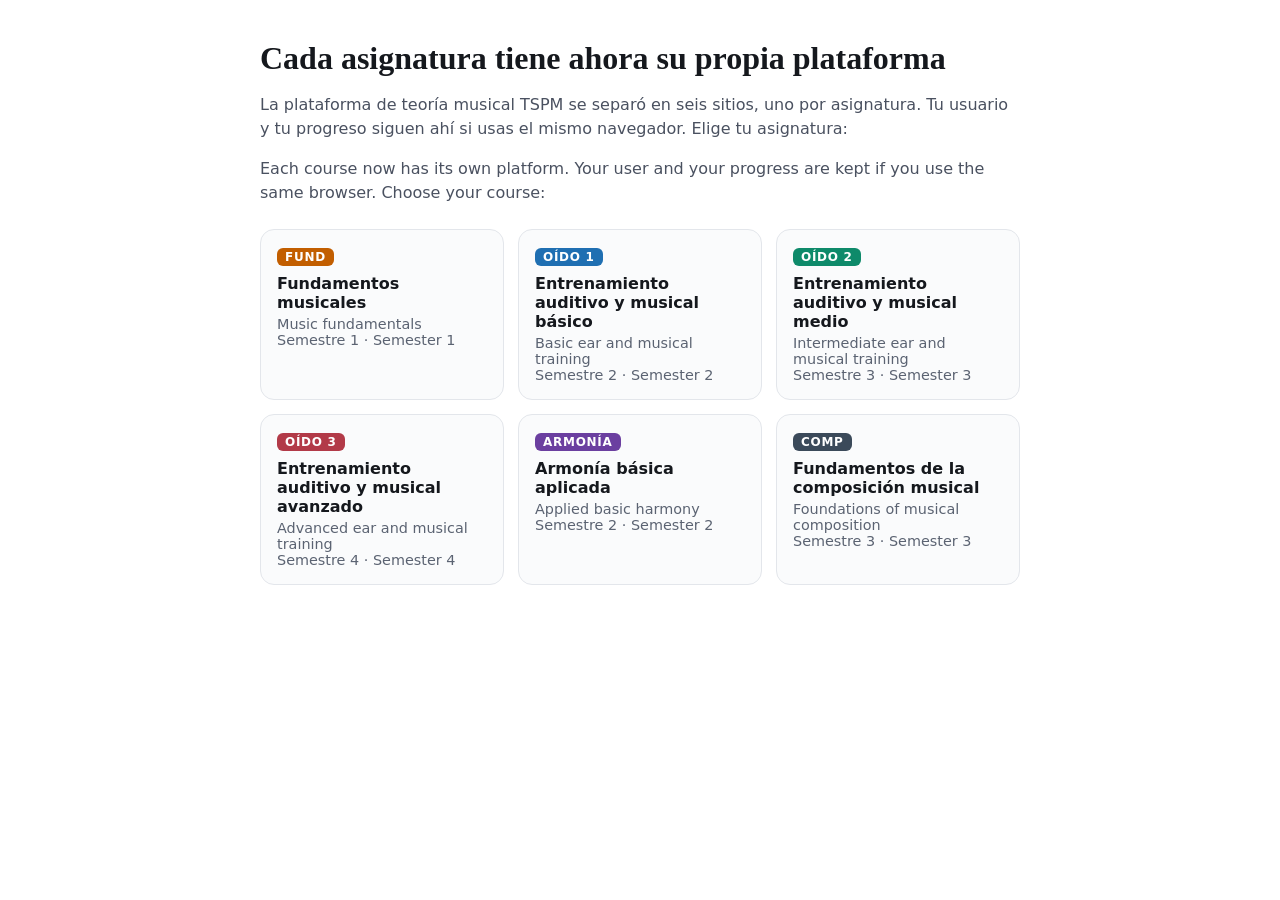
==== commit 4793a66a: "Redirigir a los seis sitios independientes por asignatura Cada carpeta anterior lleva a su sitio nue" ====
--- a/index.html
+++ b/index.html
@@ -1,24 +1,27 @@
 <!doctype html>
 <html lang="es">
-  <head>
-    <meta charset="UTF-8" />
-    <meta name="viewport" content="width=device-width, initial-scale=1.0, viewport-fit=cover" />
-    <meta name="theme-color" content="#FFFFFF" />
-    <meta name="description" content="Plataforma autónoma de teoría musical y entrenamiento auditivo · TSPM, Universidad de Caldas" />
-    <link rel="manifest" href="./manifest.webmanifest" />
-    <link rel="icon" href="./icono.svg" type="image/svg+xml" />
-    <link rel="apple-touch-icon" href="./apple-touch-icon.png" />
-    <meta name="apple-mobile-web-app-capable" content="yes" />
-    <meta name="mobile-web-app-capable" content="yes" />
-    <meta name="apple-mobile-web-app-title" content="Teoría TSPM" />
-    <meta name="apple-mobile-web-app-status-bar-style" content="default" />
-    <title>Teoría musical TSPM</title>
-    <link rel="preconnect" href="https://fonts.googleapis.com" />
-    <link rel="stylesheet" href="https://fonts.googleapis.com/css2?family=Spectral:ital,wght@0,400;0,600;1,400&family=Public+Sans:wght@400;500;600;700&family=JetBrains+Mono:wght@400;600&display=swap" />
-    <script type="module" crossorigin src="./assets/index-DQoNOdSw.js"></script>
-    <link rel="stylesheet" crossorigin href="./assets/index-BvbtnxAD.css">
-  </head>
-  <body>
-    <div id="root"></div>
-  </body>
+<head>
+<meta charset="UTF-8" />
+<meta name="viewport" content="width=device-width, initial-scale=1.0" />
+<meta name="robots" content="noindex" />
+<title>Teoría musical TSPM · nuevas direcciones</title>
+<style>body{margin:0;font-family:"Public Sans",system-ui,-apple-system,"Segoe UI",sans-serif;background:#fff;color:#15181D}main{max-width:760px;margin:0 auto;padding:40px 16px}h1{font-family:Spectral,Georgia,serif;font-weight:600;font-size:2rem;margin:0 0 8px}p{line-height:1.5;color:#4A5160}.cursos{display:grid;grid-template-columns:repeat(auto-fill,minmax(220px,1fr));gap:14px;margin-top:24px}.curso{display:block;border:1px solid #E3E6EB;border-radius:14px;padding:16px;text-decoration:none;color:inherit;background:#FAFBFC}.curso:hover{border-color:#9AA3B2}.curso b{display:block;margin-bottom:4px}.curso span{display:block;font-size:.9rem;color:#5B6372}.curso .sigla{display:inline-block;color:#fff;font-weight:700;font-size:.75rem;letter-spacing:.06em;border-radius:6px;padding:2px 8px;margin-bottom:8px}</style>
+</head>
+<body>
+<main>
+<h1>Cada asignatura tiene ahora su propia plataforma</h1>
+<p>La plataforma de teoría musical TSPM se separó en seis sitios, uno por asignatura. Tu usuario y tu progreso siguen ahí si usas el mismo navegador. Elige tu asignatura:</p>
+<p lang="en">Each course now has its own platform. Your user and your progress are kept if you use the same browser. Choose your course:</p>
+<div class="cursos">
+<a class="curso" href="https://hectorfabiotorresc.github.io/fundamentos-musicales/"><span class="sigla" style="background:#C25E00">FUND</span><b>Fundamentos musicales</b><span>Music fundamentals</span><span>Semestre 1 · Semester 1</span></a>
+<a class="curso" href="https://hectorfabiotorresc.github.io/auditivo-basico/"><span class="sigla" style="background:#1F6FB2">OÍDO 1</span><b>Entrenamiento auditivo y musical básico</b><span>Basic ear and musical training</span><span>Semestre 2 · Semester 2</span></a>
+<a class="curso" href="https://hectorfabiotorresc.github.io/auditivo-medio/"><span class="sigla" style="background:#0E8A6A">OÍDO 2</span><b>Entrenamiento auditivo y musical medio</b><span>Intermediate ear and musical training</span><span>Semestre 3 · Semester 3</span></a>
+<a class="curso" href="https://hectorfabiotorresc.github.io/auditivo-avanzado/"><span class="sigla" style="background:#B23A48">OÍDO 3</span><b>Entrenamiento auditivo y musical avanzado</b><span>Advanced ear and musical training</span><span>Semestre 4 · Semester 4</span></a>
+<a class="curso" href="https://hectorfabiotorresc.github.io/armonia-basica/"><span class="sigla" style="background:#6B3FA0">ARMONÍA</span><b>Armonía básica aplicada</b><span>Applied basic harmony</span><span>Semestre 2 · Semester 2</span></a>
+<a class="curso" href="https://hectorfabiotorresc.github.io/composicion-musical/"><span class="sigla" style="background:#3B4A5A">COMP</span><b>Fundamentos de la composición musical</b><span>Foundations of musical composition</span><span>Semestre 3 · Semester 3</span></a>
+</div>
+</main>
+<script>try { if ("serviceWorker" in navigator) navigator.serviceWorker.getRegistrations().then((rs) => rs.forEach((r) => { if (new URL(r.scope).pathname.startsWith("/teoria-tspm/")) r.unregister(); })); if ("caches" in window) caches.keys().then((ks) => ks.forEach((k) => { if (k.startsWith("tspm-teoria-")) caches.delete(k); })); } catch (e) { /* nada */ }
+(function () { var d = {"FUND":"https://hectorfabiotorresc.github.io/fundamentos-musicales/","EAMB":"https://hectorfabiotorresc.github.io/auditivo-basico/","EAMM":"https://hectorfabiotorresc.github.io/auditivo-medio/","EAMA":"https://hectorfabiotorresc.github.io/auditivo-avanzado/","ABA":"https://hectorfabiotorresc.github.io/armonia-basica/","COMP":"https://hectorfabiotorresc.github.io/composicion-musical/"}; var c = (new URLSearchParams(location.search).get("curso") || "").toUpperCase(); if (d[c]) location.replace(d[c] + location.hash); })();</script>
+</body>
 </html>
